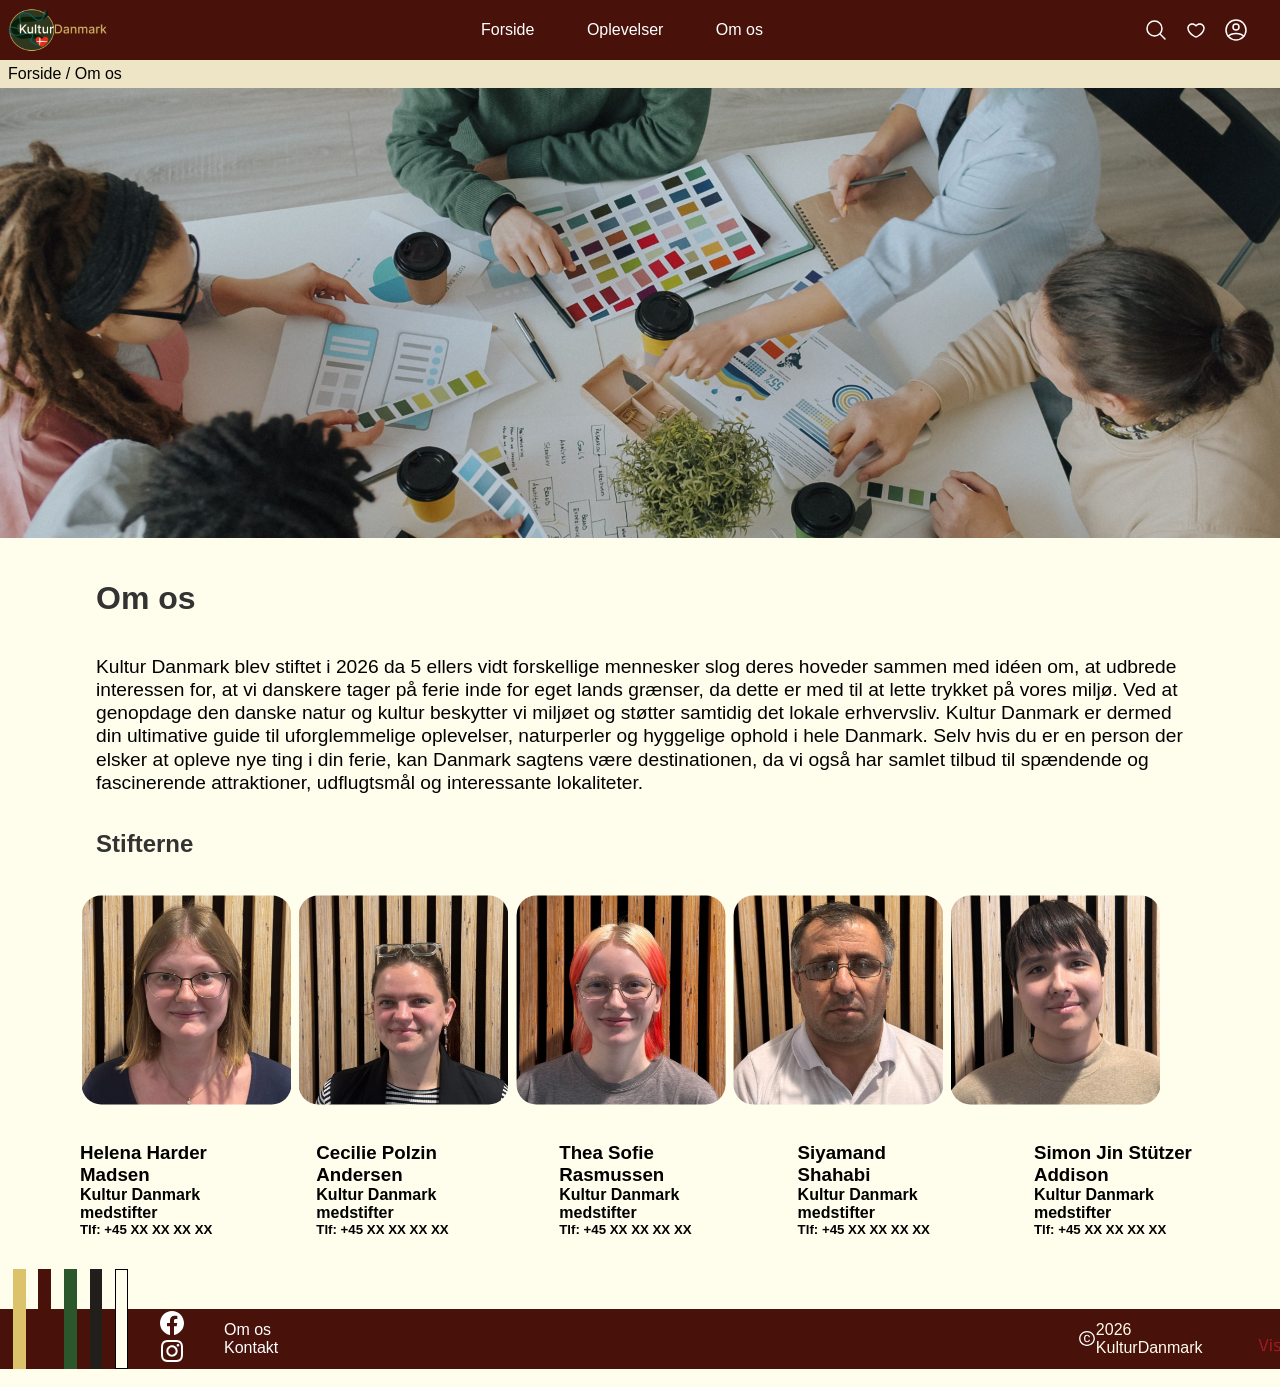
==== omos.html @ b238a666 "hello world" ====
<!DOCTYPE html>
<html lang="da">
<head>
    <meta charset="UTF-8">
    <meta name="viewport" content="width=device-width, initial-scale=1.0">
    <title>oplevelser</title>
    <link rel="stylesheet" href="/css/simoncecilie.css">
</head>
<body>
    <header>
        <a href="/index.html">
            <img class="logo" src="/img/logo.png" alt="logo">
        </a>
        <nav>
            <ul>
                <li><a href="/index.html">Forside</a></li>
                <li><a href="/oplevelser.html">Oplevelser</a></li>
                <li><a href="/omos.html">Om os</a></li>
            </ul>
        </nav>
        <div class="ikon">
        <a href="#">
            <img class="ikoner" src="/img/magnifying-glass.svg" alt="søgeikon">
        </a>
        <a href="#">
            <img class="ikoner" src="/img/heart.svg" alt="likes">
        </a>
        <a href="#">
            <img class="ikoner" src="/img/profile-circle.svg" alt="profile">
        </a>
        </div>
    </header>

    <main>
        <p class="brødkrumme">Forside / Om os</p>
        <img class="banner-img" src="img/omos/banneromos.jpg" alt="People collaborating">
            <h1>Om os</h1>
            <div class="tekst"><p> Kultur Danmark blev stiftet i 2026 da 5 ellers vidt forskellige mennesker slog deres hoveder sammen med idéen om, at udbrede interessen for, at vi danskere tager på ferie inde for eget lands grænser, da dette er med til at lette trykket på vores miljø. Ved at genopdage den danske natur og kultur beskytter vi miljøet og støtter samtidig det lokale erhvervsliv.
                
            Kultur Danmark er dermed din ultimative guide til uforglemmelige oplevelser, naturperler og hyggelige ophold i hele Danmark. Selv hvis du er en person der elsker at opleve nye ting i din ferie, kan Danmark sagtens være destinationen, da vi også har samlet tilbud til spændende og fascinerende attraktioner, udflugtsmål og interessante lokaliteter.</p> </div>

        <section>
            <h2>Stifterne</h2>
            <div class="galleri-container">
                <img src="img/omos/helene.jpg" alt="" class="galleri">
                <img src="img/omos/cecilie.jpg" alt="" class="galleri">
                <img src="img/omos/thea.jpg" alt="" class="galleri">
                <img src="img/omos/siyamand.jpg" alt="" class="galleri">
                <img src="img/omos/simon.jpg" alt="" class="galleri">
            </div>

            <div class="stiftinfo">
            <div class="helenapfp">
                <h3>Helena Harder Madsen </h3>
                <h4>Kultur Danmark medstifter </h4>  
                <h5>Tlf: +45 XX XX XX XX </h5>
            </div>
            <div class="ceciliepfp">
                <h3>Cecilie Polzin Andersen</h3>
                <h4>Kultur Danmark medstifter </h4>  
                <h5>Tlf: +45 XX XX XX XX </h5>
            </div>
            <div class="theapfp">
                <h3>Thea Sofie Rasmussen </h3>
                <h4>Kultur Danmark medstifter </h4>  
                <h5>Tlf: +45 XX XX XX XX </h5>
            </div>
            <div class="siyamandpfp">
                <h3>Siyamand Shahabi </h3>
                <h4>Kultur Danmark medstifter </h4> 
                <h5>Tlf: +45 XX XX XX XX </h5>
            </div>
            <div class="simonpfp">
                <h3>Simon Jin Stützer Addison </h3>
                <h4>Kultur Danmark medstifter </h4>  
                <h5>Tlf: +45 XX XX XX XX </h5>
            </div>
            </div>
        </section>

         <div class="farve-linjer">
            <div class="box-1"></div>
            <div class="box-2"></div>
            <div class="box-3"></div>
            <div class="box-4"></div>
            <div class="box-5"></div>
        </div>
    </main>

    <footer>
        <div class="so-me">
            <img src="/img/facebook.svg" alt="facebook">
            <img src="/img/instagram.svg" alt="instagram">
        </div>
        <div class="box-6"></div>
        <div class="genveje">
            <ul>
                <li><a href="/omos.html">Om os</a></li>
                <li><a href="#">Kontakt</a></li>
            </ul>
        </div>
        <div class="copyright">
            <img class="copyikon" src="/img/copyright-circle.svg" alt="copyright">
            <p class="kdk">2026 KulturDanmark</p>
            <img class="visitdk" src="/img/visitdenmark-logo.png" alt="visitdenmark">
        </div>        
    </footer>
</body>
</html>
---- css/simoncecilie.css ----
* {
    box-sizing: border-box;
    margin: 0;
    font-family: inter, sans-serif;
}

body {
    background-color: #fffdeb;
}

/*Header*/
header {
    background-color: #48110a;
    display: flex;
    align-items: center;
    padding: 0;
    justify-content: space-between;
    height: 60px;
}

.logo {
    width: 100px;
    display: block;
    margin: 0.5em;
}

nav {
    padding: 0;
}

nav ul {
    padding: 0;
}

nav li {
    display: inline-block;
    padding: 0 1.5em;
}

li a {
    color: #ffffff;
    text-decoration: none;
}

li a:hover {
    color: #d7d7d7;
    border-bottom: 2px solid #d7d7d7;
}

.ikoner {
    display: flex;
    align-items: center;
    margin: 0 1rem 0 auto;
}

.ikon {
    display: flex;
    margin: 0 1em;
}

/*Footer*/
footer {
    background-color: #48110a;
    height: 60px;
    display: flex;
    align-items: center;
    justify-content: space-between;
    margin: 0;
}

.farve-linjer {
    display: flex;
    position: relative;
    margin-bottom: -3.8em;
}

.box-1 {
    background-color: #ddc26c;
    height: 100px;
    width: 1%;
    margin-right: 0.8em;
    margin-left: 0.8em;
}

.box-2 {
    background-color: #48110a;
    height: 100px;
    width: 1%;
    margin-right: 0.8em;
}

.box-3 {
    background-color: #2c572c;
    height: 100px;
    width: 1%;
    margin-right: 0.8em;
}

.box-4 {
    background-color: #211e1c;
    height: 100px;
    width: 1%;
    margin-right: 0.8em;
}

.box-5 {
    background-color: #fffdeb;
    height: 100px;
    width: 1%;
    margin-right: 0.8em;
    border-style: solid;
    border-width: 1px;
}

.so-me {
    margin-left: 10em;
}

.box-6 {
    background-color: white;
}

.genveje {
    margin-right: 50em;
    text-decoration: none;
}

.genveje ul {
    color: white;
    list-style: none;
}

.genveje ul li a:hover {
    color: #d7d7d7;
}

.copyright {
    float: right;
    display: flex;
    color: #fffdeb;
    width: 25%;
    justify-content: space-between;
    align-items: center;
}

.copyikon {
    width: 1.1em;
}

.kdk {
    margin-right: 3em;
}

.visitdk {
    width: 10em;
}

/*Om os*/
.brødkrumme {
padding: 0.3em 0.5em;
background-color: #eee5c7;
}

.banner-img {
height: 450px;
object-fit: cover;
object-position: center 55%;
width:100%;
}

h1 {
    color: #333333;
    text-align: left;
    margin: 1.2em 3.0em;
}

h2 {
    color: #333333;
    text-align: left;
    margin: 1.5em 4em;
}

.tekst {
font-size: 1.2em;
line-height: 1.2em;
margin: 1.2em 5em;
}

.galleri-container{
    margin: 2em 5em;
    }

.galleri {

    aspect-ratio: 1/1;
    width: 19%;
    border-radius: 10%;
    object-fit: cover;
    padding: 0.1em;
}

.stiftinfo {
    margin: 2em 5em;
}

.stiftinfo {
  display: flex;
  gap: 95px;
  justify-content: flex-start;
}
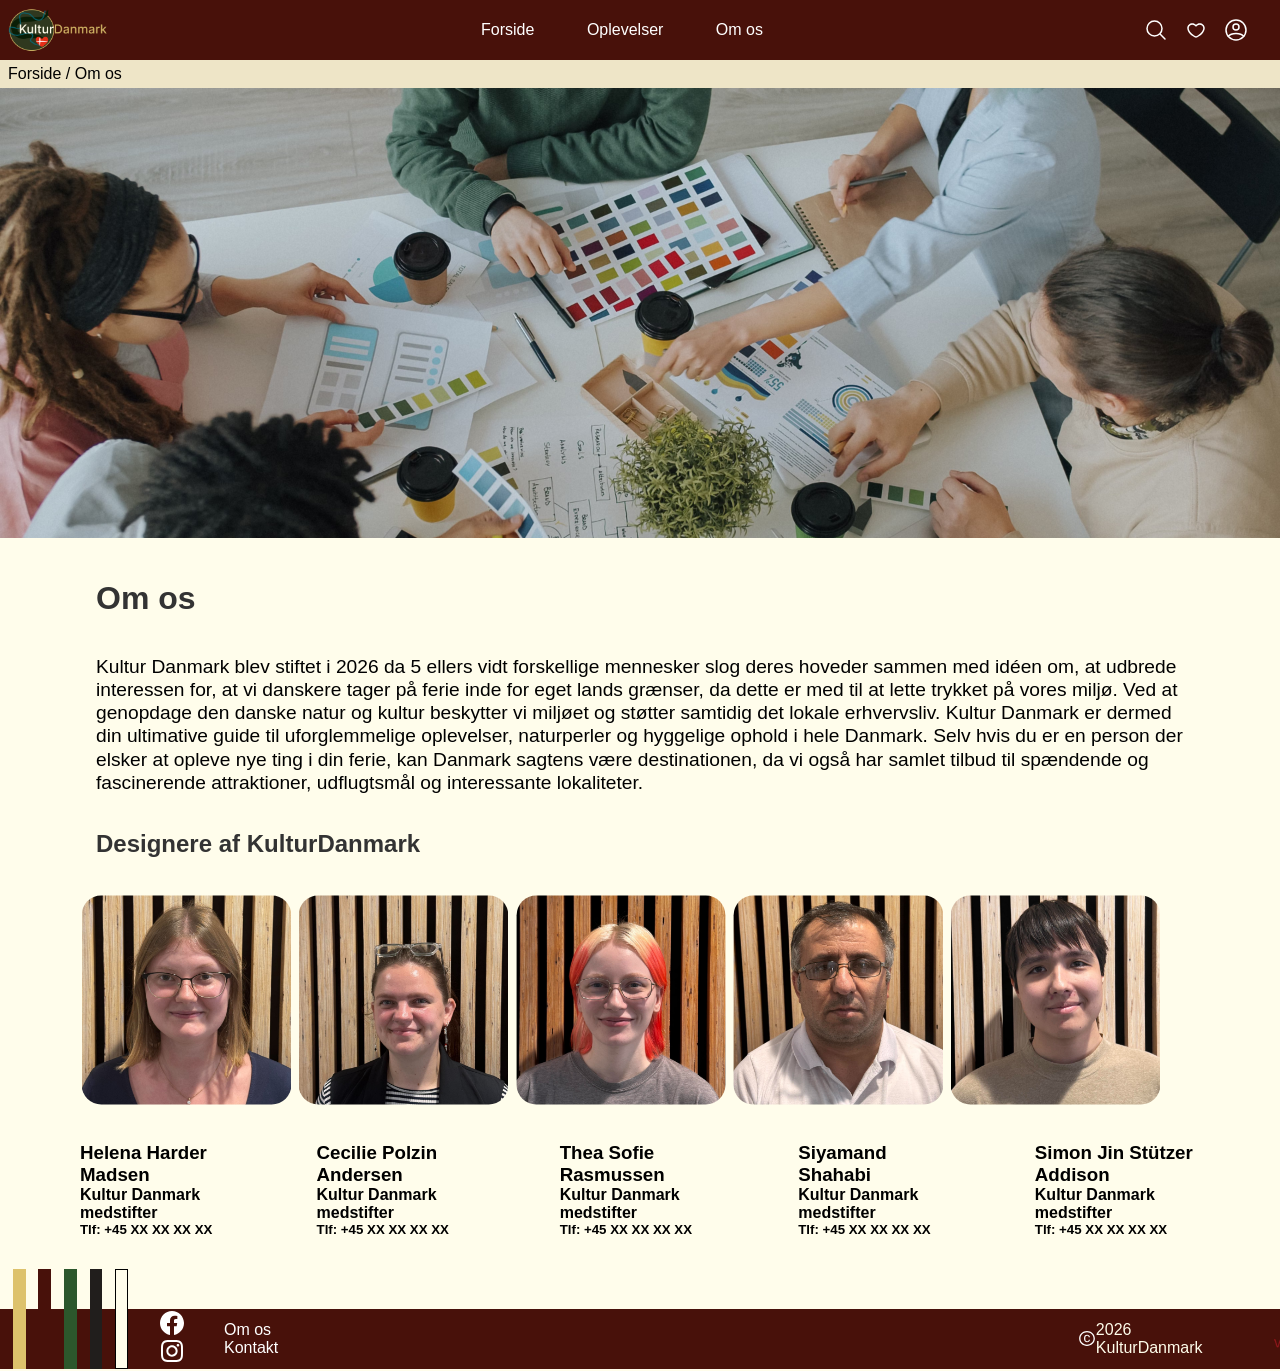
==== commit c62acdb3: "stifter til designere" ====
--- a/omos.html
+++ b/omos.html
@@ -40,7 +40,7 @@
             Kultur Danmark er dermed din ultimative guide til uforglemmelige oplevelser, naturperler og hyggelige ophold i hele Danmark. Selv hvis du er en person der elsker at opleve nye ting i din ferie, kan Danmark sagtens være destinationen, da vi også har samlet tilbud til spændende og fascinerende attraktioner, udflugtsmål og interessante lokaliteter.</p> </div>
 
         <section>
-            <h2>Stifterne</h2>
+            <h2>Designere af KulturDanmark</h2>
             <div class="galleri-container">
                 <img src="img/omos/helene.jpg" alt="" class="galleri">
                 <img src="img/omos/cecilie.jpg" alt="" class="galleri">
--- a/css/simoncecilie.css
+++ b/css/simoncecilie.css
@@ -57,104 +57,6 @@
     display: flex;
     margin: 0 1em;
 }
-
-/*Footer*/
-footer {
-    background-color: #48110a;
-    height: 60px;
-    display: flex;
-    align-items: center;
-    justify-content: space-between;
-    margin: 0;
-}
-
-.farve-linjer {
-    display: flex;
-    position: relative;
-    margin-bottom: -3.8em;
-}
-
-.box-1 {
-    background-color: #ddc26c;
-    height: 100px;
-    width: 1%;
-    margin-right: 0.8em;
-    margin-left: 0.8em;
-}
-
-.box-2 {
-    background-color: #48110a;
-    height: 100px;
-    width: 1%;
-    margin-right: 0.8em;
-}
-
-.box-3 {
-    background-color: #2c572c;
-    height: 100px;
-    width: 1%;
-    margin-right: 0.8em;
-}
-
-.box-4 {
-    background-color: #211e1c;
-    height: 100px;
-    width: 1%;
-    margin-right: 0.8em;
-}
-
-.box-5 {
-    background-color: #fffdeb;
-    height: 100px;
-    width: 1%;
-    margin-right: 0.8em;
-    border-style: solid;
-    border-width: 1px;
-}
-
-.so-me {
-    margin-left: 10em;
-}
-
-.box-6 {
-    background-color: white;
-}
-
-.genveje {
-    margin-right: 50em;
-    text-decoration: none;
-}
-
-.genveje ul {
-    color: white;
-    list-style: none;
-}
-
-.genveje ul li a:hover {
-    color: #d7d7d7;
-}
-
-.copyright {
-    float: right;
-    display: flex;
-    color: #fffdeb;
-    width: 25%;
-    justify-content: space-between;
-    align-items: center;
-}
-
-.copyikon {
-    width: 1.1em;
-}
-
-.kdk {
-    margin-right: 3em;
-}
-
-.visitdk {
-    width: 10em;
-}
-
 /*Om os*/
 .brødkrumme {
 padding: 0.3em 0.5em;
@@ -205,6 +107,104 @@
 
 .stiftinfo {
   display: flex;
-  gap: 95px;
+  gap: 3em 6em;
   justify-content: flex-start;
-}+}
+
+/*Footer*/
+footer {
+    background-color: #48110a;
+    height: 60px;
+    display: flex;
+    align-items: center;
+    justify-content: space-between;
+    margin: 0;
+}
+
+.farve-linjer {
+    display: flex;
+    position: relative;
+    margin-bottom: -3.8em;
+}
+
+.box-1 {
+    background-color: #ddc26c;
+    height: 100px;
+    width: 1%;
+    margin-right: 0.8em;
+    margin-left: 0.8em;
+}
+
+.box-2 {
+    background-color: #48110a;
+    height: 100px;
+    width: 1%;
+    margin-right: 0.8em;
+}
+
+.box-3 {
+    background-color: #2c572c;
+    height: 100px;
+    width: 1%;
+    margin-right: 0.8em;
+}
+
+.box-4 {
+    background-color: #211e1c;
+    height: 100px;
+    width: 1%;
+    margin-right: 0.8em;
+}
+
+.box-5 {
+    background-color: #fffdeb;
+    height: 100px;
+    width: 1%;
+    margin-right: 0.8em;
+    border-style: solid;
+    border-width: 1px;
+}
+
+.so-me {
+    margin-left: 10em;
+}
+
+.box-6 {
+    background-color: white;
+}
+
+.genveje {
+    margin-right: 50em;
+    text-decoration: none;
+}
+
+.genveje ul {
+    color: white;
+    list-style: none;
+}
+
+.genveje ul li a:hover {
+    color: #d7d7d7;
+}
+
+.copyright {
+    float: right;
+    display: flex;
+    color: #fffdeb;
+    width: 25%;
+    justify-content: space-between;
+    align-items: center;
+}
+
+.copyikon {
+    width: 1.1em;
+}
+
+.kdk {
+    margin-right: 3em;
+}
+
+.visitdk {
+        width: 8em;
+        height: 4em;
+}
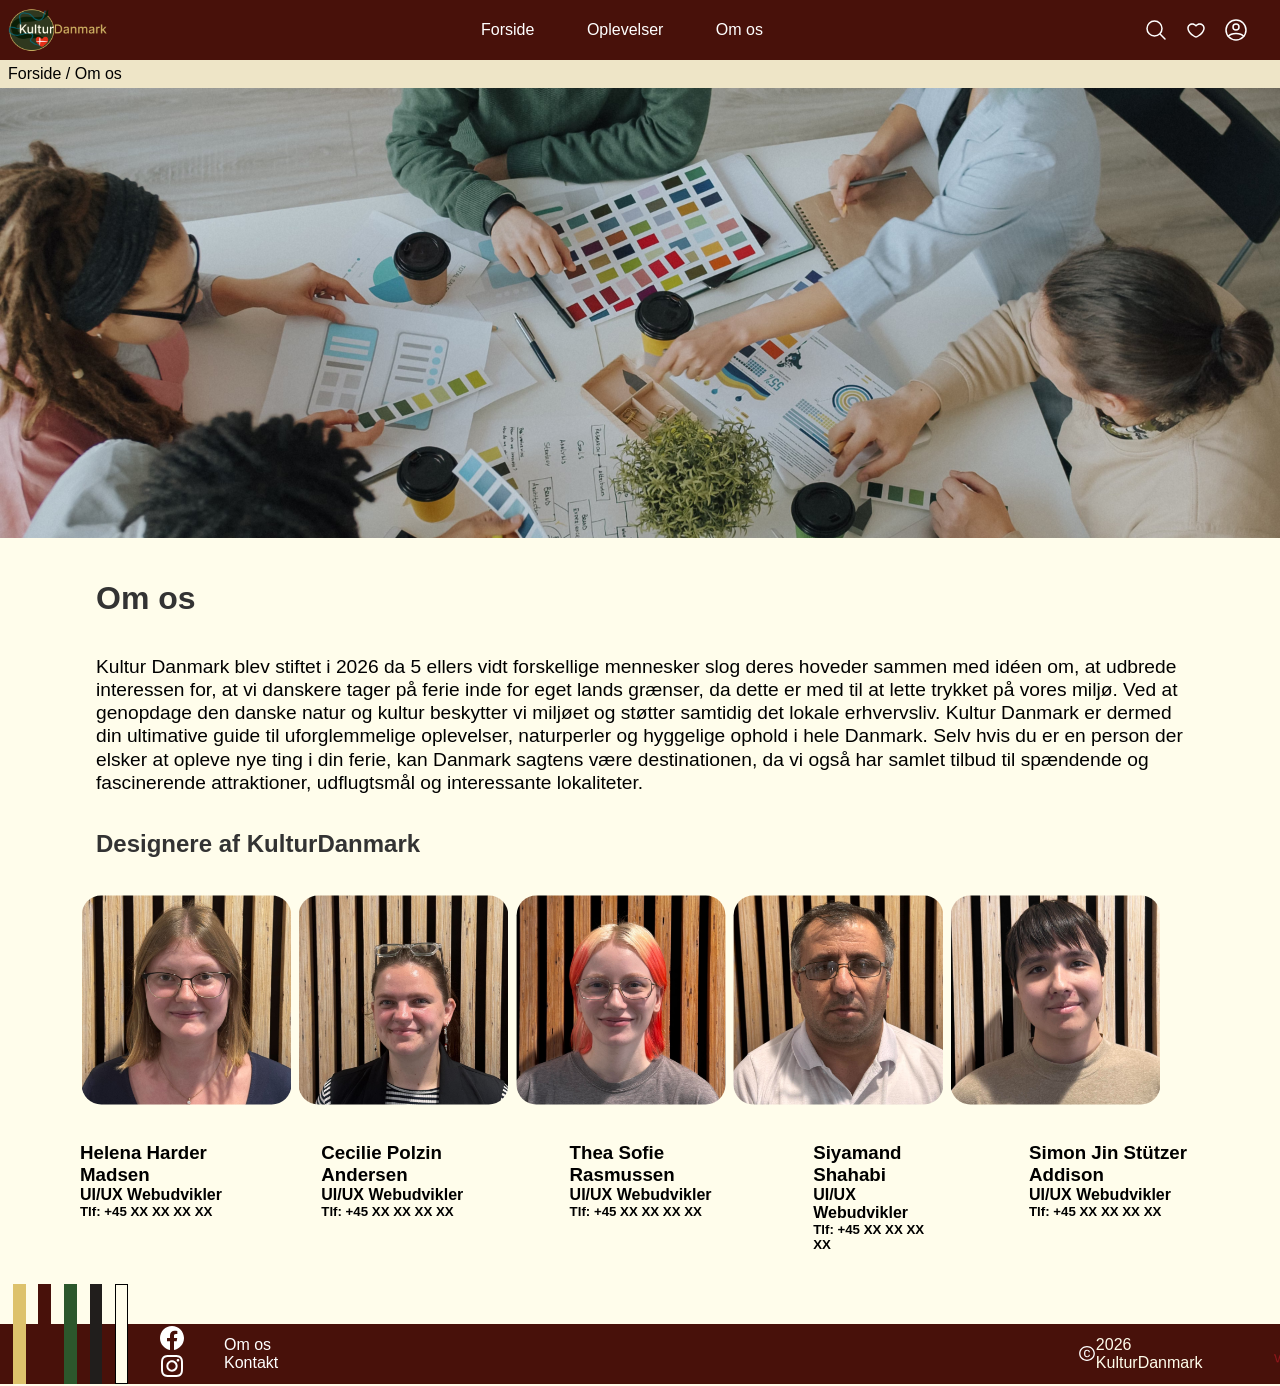
==== commit b1b0c059: "fixed" ====
--- a/omos.html
+++ b/omos.html
@@ -52,27 +52,27 @@
             <div class="stiftinfo">
             <div class="helenapfp">
                 <h3>Helena Harder Madsen </h3>
-                <h4>Kultur Danmark medstifter </h4>  
+                <h4>UI/UX Webudvikler </h4>  
                 <h5>Tlf: +45 XX XX XX XX </h5>
             </div>
             <div class="ceciliepfp">
                 <h3>Cecilie Polzin Andersen</h3>
-                <h4>Kultur Danmark medstifter </h4>  
+                <h4>UI/UX Webudvikler </h4>  
                 <h5>Tlf: +45 XX XX XX XX </h5>
             </div>
             <div class="theapfp">
                 <h3>Thea Sofie Rasmussen </h3>
-                <h4>Kultur Danmark medstifter </h4>  
+                <h4>UI/UX Webudvikler </h4>  
                 <h5>Tlf: +45 XX XX XX XX </h5>
             </div>
             <div class="siyamandpfp">
                 <h3>Siyamand Shahabi </h3>
-                <h4>Kultur Danmark medstifter </h4> 
+                <h4>UI/UX Webudvikler </h4> 
                 <h5>Tlf: +45 XX XX XX XX </h5>
             </div>
             <div class="simonpfp">
                 <h3>Simon Jin Stützer Addison </h3>
-                <h4>Kultur Danmark medstifter </h4>  
+                <h4>UI/UX Webudvikler </h4>  
                 <h5>Tlf: +45 XX XX XX XX </h5>
             </div>
             </div>
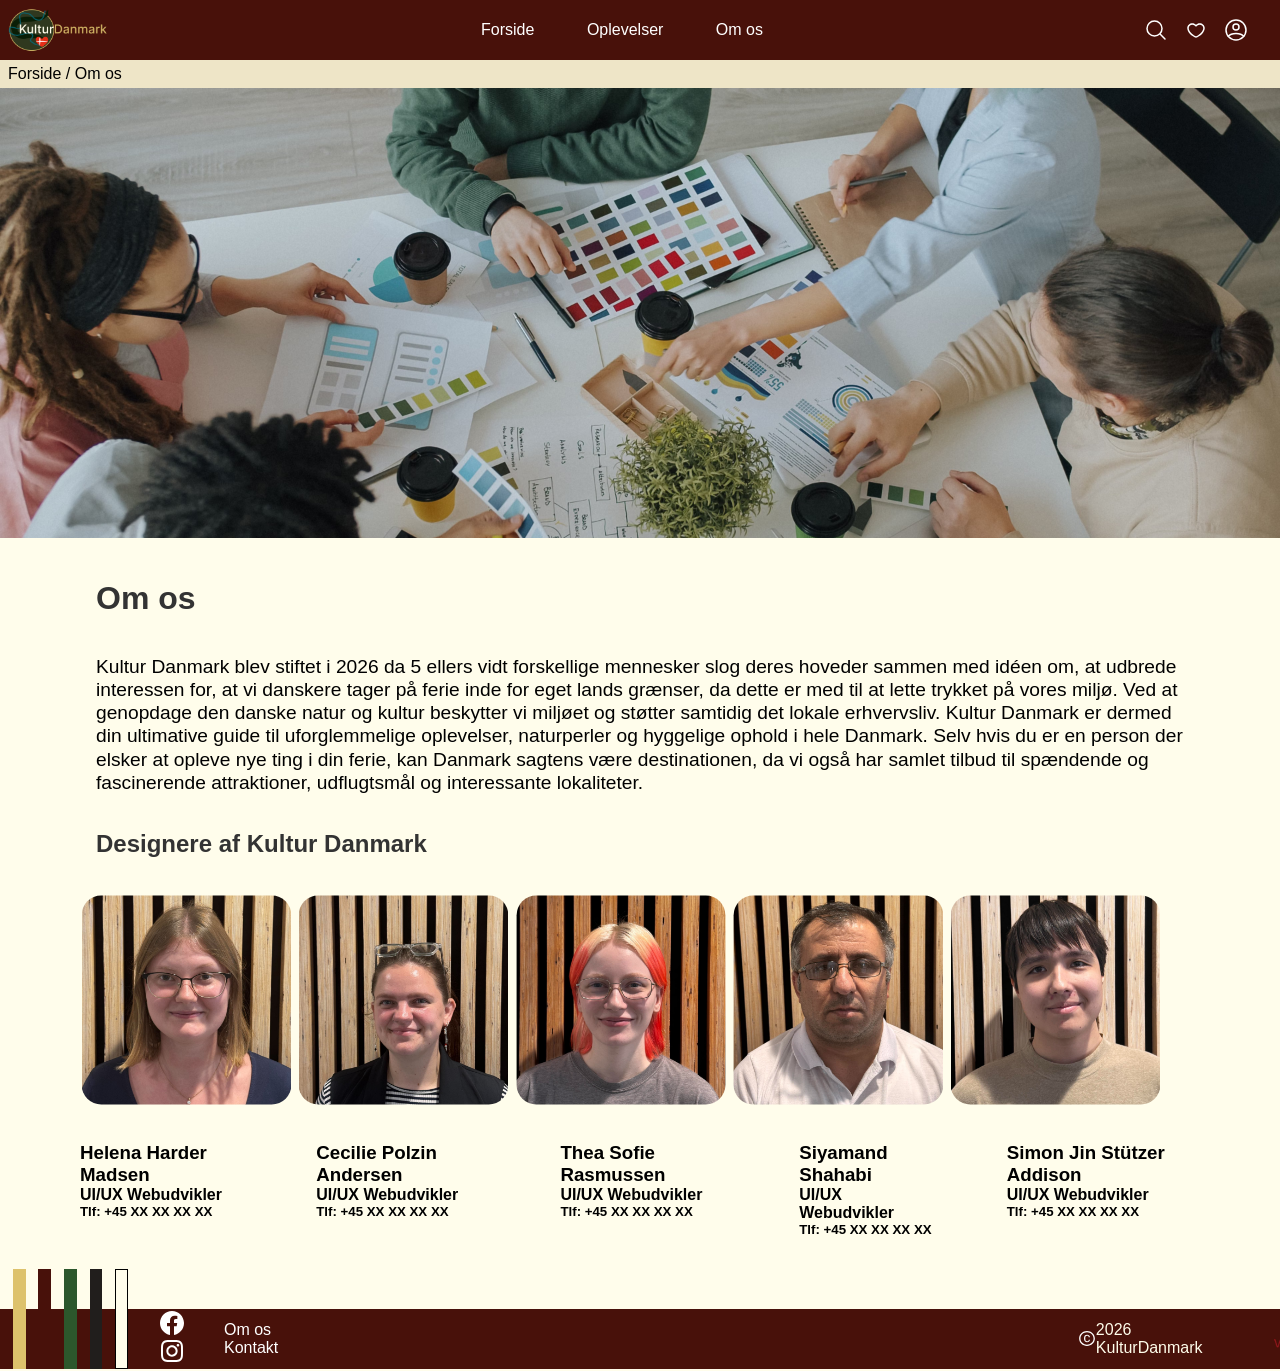
==== commit 463c6c2f: "Final changes" ====
--- a/omos.html
+++ b/omos.html
@@ -3,7 +3,7 @@
 <head>
     <meta charset="UTF-8">
     <meta name="viewport" content="width=device-width, initial-scale=1.0">
-    <title>oplevelser</title>
+    <title>Om os</title>
     <link rel="stylesheet" href="/css/simoncecilie.css">
 </head>
 <body>
@@ -35,12 +35,14 @@
         <p class="brødkrumme">Forside / Om os</p>
         <img class="banner-img" src="img/omos/banneromos.jpg" alt="People collaborating">
             <h1>Om os</h1>
-            <div class="tekst"><p> Kultur Danmark blev stiftet i 2026 da 5 ellers vidt forskellige mennesker slog deres hoveder sammen med idéen om, at udbrede interessen for, at vi danskere tager på ferie inde for eget lands grænser, da dette er med til at lette trykket på vores miljø. Ved at genopdage den danske natur og kultur beskytter vi miljøet og støtter samtidig det lokale erhvervsliv.
-                
-            Kultur Danmark er dermed din ultimative guide til uforglemmelige oplevelser, naturperler og hyggelige ophold i hele Danmark. Selv hvis du er en person der elsker at opleve nye ting i din ferie, kan Danmark sagtens være destinationen, da vi også har samlet tilbud til spændende og fascinerende attraktioner, udflugtsmål og interessante lokaliteter.</p> </div>
+            <div class="tekst">
+                <p> Kultur Danmark blev stiftet i 2026 da 5 ellers vidt forskellige mennesker slog deres hoveder sammen med idéen om, at udbrede interessen for, at vi danskere tager på ferie inde for eget lands grænser, da dette er med til at lette trykket på vores miljø. Ved at genopdage den danske natur og kultur beskytter vi miljøet og støtter samtidig det lokale erhvervsliv.
+                Kultur Danmark er dermed din ultimative guide til uforglemmelige oplevelser, naturperler og hyggelige ophold i hele Danmark. Selv hvis du er en person der elsker at opleve nye ting i din ferie, kan Danmark sagtens være destinationen, da vi også har samlet tilbud til spændende og fascinerende attraktioner, udflugtsmål og interessante lokaliteter.
+                </p>
+            </div>
 
         <section>
-            <h2>Designere af KulturDanmark</h2>
+            <h2>Designere af Kultur Danmark</h2>
             <div class="galleri-container">
                 <img src="img/omos/helene.jpg" alt="" class="galleri">
                 <img src="img/omos/cecilie.jpg" alt="" class="galleri">
@@ -50,27 +52,27 @@
             </div>
 
             <div class="stiftinfo">
-            <div class="helenapfp">
-                <h3>Helena Harder Madsen </h3>
-                <h4>UI/UX Webudvikler </h4>  
-                <h5>Tlf: +45 XX XX XX XX </h5>
-            </div>
-            <div class="ceciliepfp">
+                <div>
+                    <h3>Helena Harder Madsen </h3>
+                    <h4>UI/UX Webudvikler </h4>  
+                    <h5>Tlf: +45 XX XX XX XX </h5>
+                </div>
+            <div>
                 <h3>Cecilie Polzin Andersen</h3>
                 <h4>UI/UX Webudvikler </h4>  
                 <h5>Tlf: +45 XX XX XX XX </h5>
             </div>
-            <div class="theapfp">
+            <div>
                 <h3>Thea Sofie Rasmussen </h3>
                 <h4>UI/UX Webudvikler </h4>  
                 <h5>Tlf: +45 XX XX XX XX </h5>
             </div>
-            <div class="siyamandpfp">
+            <div>
                 <h3>Siyamand Shahabi </h3>
                 <h4>UI/UX Webudvikler </h4> 
                 <h5>Tlf: +45 XX XX XX XX </h5>
             </div>
-            <div class="simonpfp">
+            <div>
                 <h3>Simon Jin Stützer Addison </h3>
                 <h4>UI/UX Webudvikler </h4>  
                 <h5>Tlf: +45 XX XX XX XX </h5>
--- a/css/simoncecilie.css
+++ b/css/simoncecilie.css
@@ -59,15 +59,15 @@
 }
 /*Om os*/
 .brødkrumme {
-padding: 0.3em 0.5em;
-background-color: #eee5c7;
+    padding: 0.3em 0.5em;
+    background-color: #eee5c7;
 }
 
 .banner-img {
-height: 450px;
-object-fit: cover;
-object-position: center 55%;
-width:100%;
+    height: 450px;
+    object-fit: cover;
+    object-position: center 55%;
+    width:100%;
 }
 
 h1 {
@@ -83,17 +83,16 @@
 }
 
 .tekst {
-font-size: 1.2em;
-line-height: 1.2em;
-margin: 1.2em 5em;
+    font-size: 1.2em;
+    line-height: 1.2em;
+    margin: 1.2em 5em;
 }
 
 .galleri-container{
     margin: 2em 5em;
-    }
+}
 
 .galleri {
-
     aspect-ratio: 1/1;
     width: 19%;
     border-radius: 10%;
@@ -102,13 +101,9 @@
 }
 
 .stiftinfo {
-    margin: 2em 5em;
-}
-
-.stiftinfo {
   display: flex;
-  gap: 3em 6em;
-  justify-content: flex-start;
+  gap: 3em 4.5em;
+  margin: 2em 5em;
 }
 
 /*Footer*/
